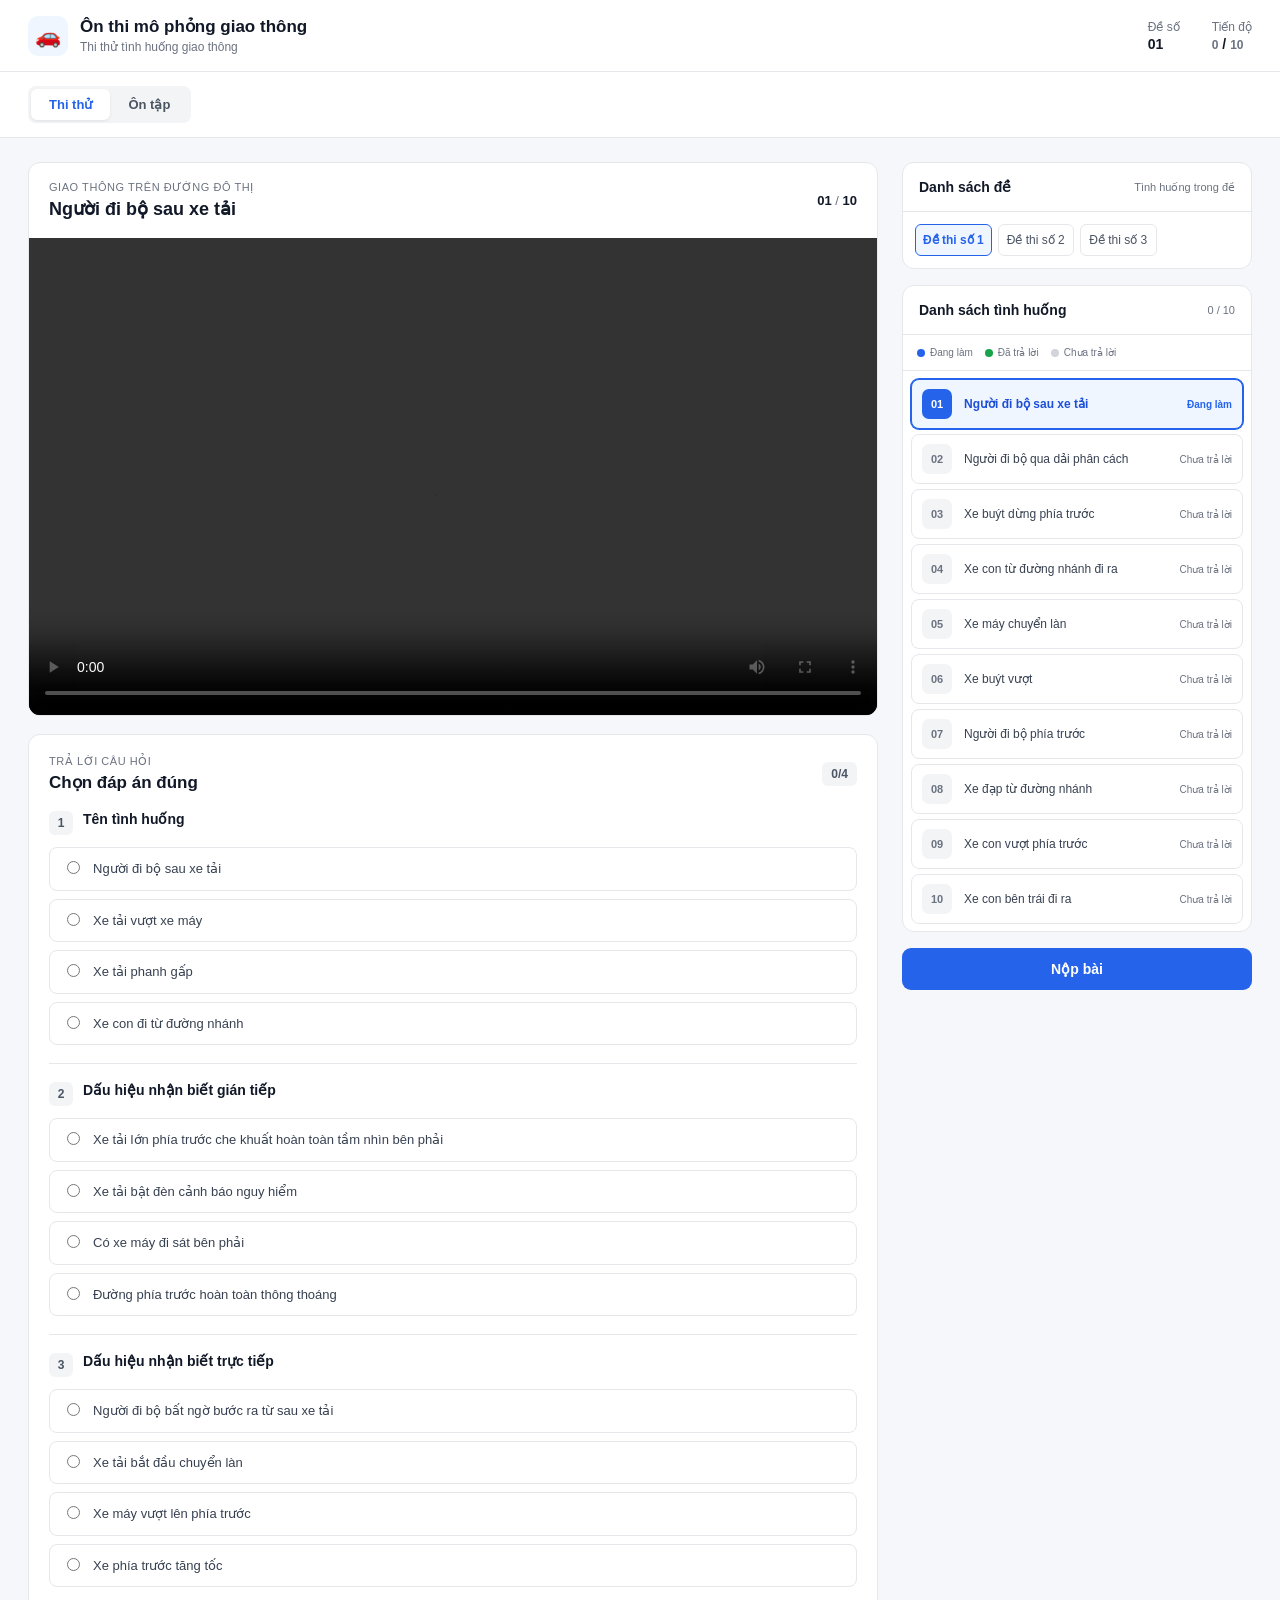
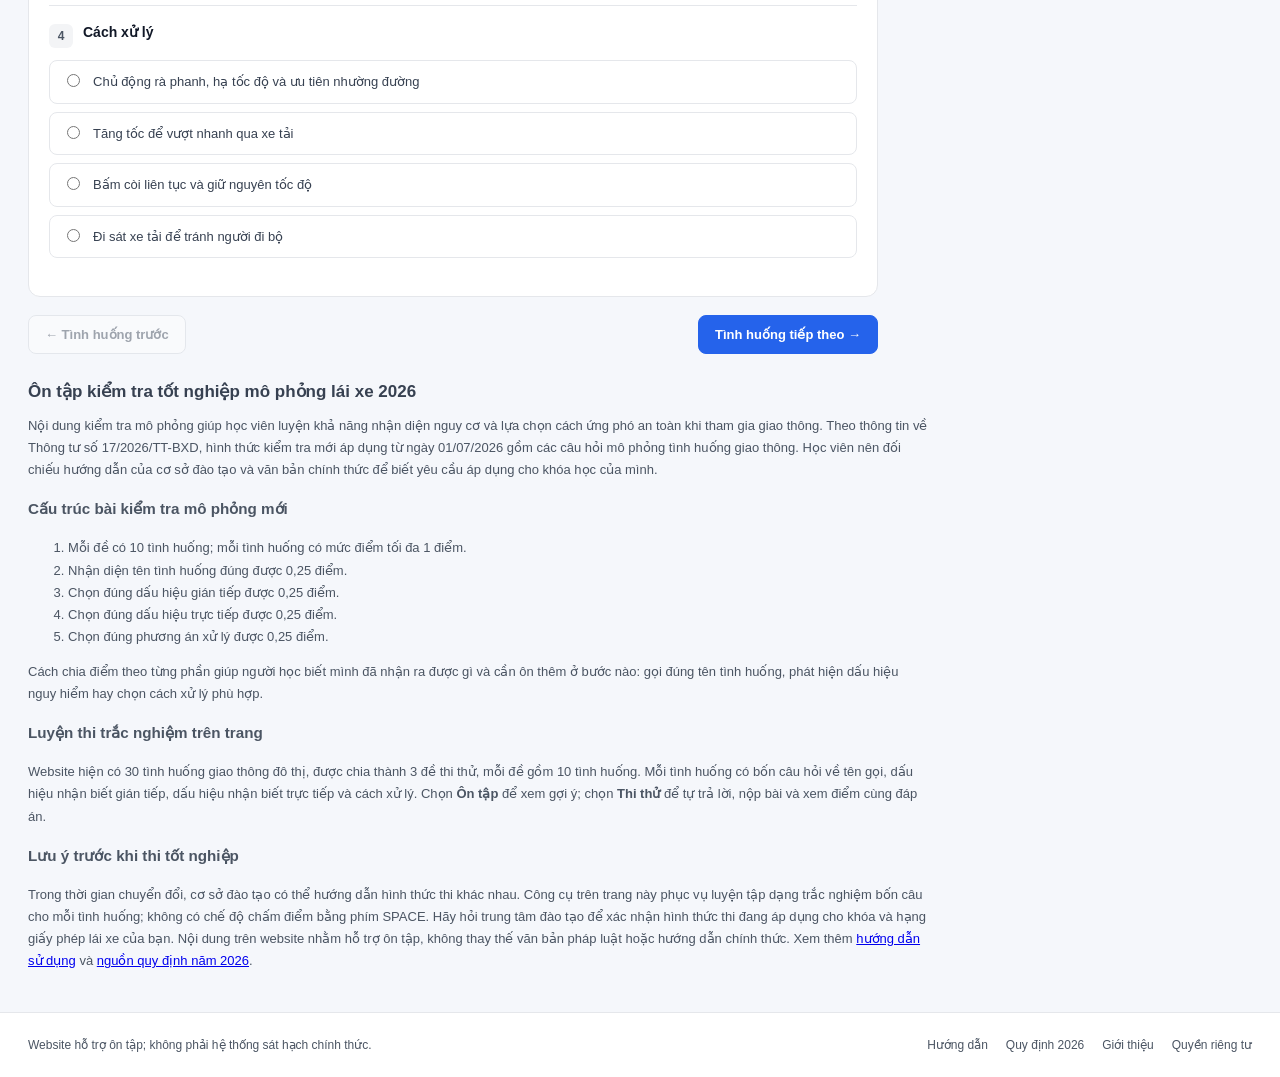
==== index.html @ 49439342 "Initial commit" ====
<!DOCTYPE html>
<html lang="vi">

<head>
    <meta charset="UTF-8">
    <meta name="viewport" content="width=device-width, initial-scale=1.0">

    <title>Ôn Thi Mô Phỏng Giao Thông | 30 Tình Huống, 3 Đề</title>
    <meta name="description" content="Luyện 30 tình huống mô phỏng giao thông đô thị với 3 đề thi thử. Chọn đáp án, xem kết quả và ôn dấu hiệu nguy hiểm cùng cách xử lý an toàn.">
    <meta name="robots" content="index, follow, max-image-preview:large">
    <meta name="theme-color" content="#2563eb">
    <link rel="canonical" href="https://mo-phong-giao-thong.github.io/">
    <meta property="og:type" content="website">
    <meta property="og:locale" content="vi_VN">
    <meta property="og:site_name" content="Ôn Thi Mô Phỏng Giao Thông">
    <meta property="og:url" content="https://mo-phong-giao-thong.github.io/">
    <meta property="og:title" content="Ôn Thi Mô Phỏng Giao Thông | 30 Tình Huống, 3 Đề">
    <meta property="og:description" content="Luyện 30 tình huống mô phỏng giao thông đô thị với 3 đề thi thử. Chọn đáp án, xem kết quả và ôn dấu hiệu nguy hiểm cùng cách xử lý an toàn.">
    <meta name="twitter:card" content="summary">

    <link rel="stylesheet" href="style.css">
    <link rel="icon" href="favicon.svg" type="image/svg+xml">

    <script type="application/ld+json">
    {
        "@context": "https://schema.org",
        "@type": "WebApplication",
        "name": "Ôn Thi Mô Phỏng Giao Thông",
        "url": "https://mo-phong-giao-thong.github.io/",
        "description": "Ứng dụng miễn phí để ôn tập và thi thử 30 tình huống mô phỏng giao thông đô thị qua 3 đề, với câu hỏi và gợi ý xử lý bằng tiếng Việt.",
        "inLanguage": "vi",
        "applicationCategory": "EducationalApplication",
        "operatingSystem": "Any",
        "isAccessibleForFree": true,
        "featureList": [
            "Ôn tập tình huống giao thông đô thị",
            "Làm 3 đề thi thử",
            "Xem kết quả và gợi ý xử lý"
        ]
    }
    </script>
</head>

<body>

    <div class="app">

        <!-- HEADER -->
        <header class="header">

            <div class="brand">
                <div class="brand-icon">🚗</div>

                <div>
                    <h1>Ôn thi mô phỏng giao thông</h1>
                    <span>Thi thử tình huống giao thông</span>
                </div>
            </div>

            <div class="header-right">

                <div class="exam-info">
                    <span>Đề số</span>
                    <strong id="examNumber">01</strong>
                </div>

                <div class="progress-info">
                    <span>Tiến độ</span>

                    <strong>
                        <span id="answeredCount">0</span>
                        /
                        <span id="totalSituations">0</span>
                    </strong>
                </div>

            </div>

        </header>


        <!-- MODE -->
        <div class="mode-bar">

        <div class="mode-switch">

            <button
                id="examModeBtn"
                class="mode-btn active"
                type="button"
                onclick="setMode('exam')"
            >
                Thi thử
            </button>

            <button
                id="studyModeBtn"
                class="mode-btn"
                type="button"
                onclick="setMode('study')"
            >
                Ôn tập
            </button>

        </div>

    </div>


        <!-- MAIN -->
        <main class="main">

            <!-- LEFT -->
            <section class="content">

                <!-- VIDEO -->
                <div class="video-card">

                    <div class="video-header">

                        <div>
                            <span id="situationCategory" class="label">Tình huống</span>

                            <h2 id="situationTitle">
                                Đang tải...
                            </h2>
                        </div>

                        <div class="situation-number">
                            <span id="currentSituationNumber">01</span>
                            /
                            <span id="totalSituationNumber">15</span>
                        </div>

                    </div>

                    <div class="video-container">

                        <video id="situationVideo" controls preload="metadata">
                            Trình duyệt của bạn không hỗ trợ video.
                        </video>

                        <div id="videoPlaceholder" class="video-placeholder">
                            <div class="play-icon">▶</div>
                            <span>Video tình huống</span>
                        </div>

                    </div>

                </div>


                <!-- QUESTIONS -->
                <div class="questions-card">

                    <div class="section-title">

                        <div>
                            <span class="label">Trả lời câu hỏi</span>
                            <h2>Chọn đáp án đúng</h2>
                        </div>

                        <span id="questionProgress" class="question-progress">
                            0/4
                        </span>

                    </div>

                    <div id="questions"></div>

                </div>


                <!-- STUDY SUPPORT -->
                <div id="supportCard" class="support-card">

                    <div class="support-header">

                        <div class="support-icon">
                            ?
                        </div>

                        <div>
                            <span class="label">Ôn tập</span>
                            <h2>Hỗ trợ học viên</h2>
                        </div>

                    </div>


                    <div class="support-content">

                        <div class="support-item">

                            <div class="support-label">
                                Dấu hiệu nhận biết gián tiếp
                            </div>

                            <p id="supportIndirect"></p>

                        </div>


                        <div class="support-item">

                            <div class="support-label">
                                Dấu hiệu nhận biết trực tiếp
                            </div>

                            <p id="supportDirect"></p>

                        </div>


                        <div class="support-item">

                            <div class="support-label">
                                Gợi ý phương án xử lý
                            </div>

                            <p id="supportHandling"></p>

                        </div>

                    </div>

                </div>


                <!-- NAVIGATION -->
                <div class="navigation">

                    <button id="prevBtn" class="nav-btn secondary" type="button" onclick="previousSituation()">
                        ← Tình huống trước
                    </button>

                    <button id="nextBtn" class="nav-btn primary" type="button" onclick="nextSituation()">
                        Tình huống tiếp theo →
                    </button>

                </div>

            </section>


            <!-- SIDEBAR -->
            <aside class="sidebar">

                <!-- EXAM LIST -->
                <div class="sidebar-card">

                    <div class="sidebar-title">
                        <h3>Danh sách đề</h3>

                        <span>
                            Tình huống trong đề
                        </span>
                    </div>

                    <div id="examList" class="exam-list"></div>

                </div>


                <!-- SITUATION LIST -->
                <div class="sidebar-card situation-card">

                    <div class="sidebar-title">

                        <h3>Danh sách tình huống</h3>

                        <span>
                            <span id="sidebarAnswered">0</span>
                            /
                            <span id="sidebarTotal">0</span>
                        </span>

                    </div>


                    <!-- LEGEND -->
                    <div class="legend">

                        <div class="legend-item">
                            <span class="legend-dot current"></span>
                            Đang làm
                        </div>

                        <div class="legend-item">
                            <span class="legend-dot answered"></span>
                            Đã trả lời
                        </div>

                        <div class="legend-item">
                            <span class="legend-dot unanswered"></span>
                            Chưa trả lời
                        </div>

                    </div>


                    <div id="situationList" class="situation-list"></div>

                </div>


                <!-- SUBMIT -->
                <button id="submitBtn" class="submit-btn" type="button" onclick="submitExam()">
                    Nộp bài
                </button>

            </aside>

        </main>

        <section class="seo-content" aria-labelledby="seo-title">
            <h2 id="seo-title">Ôn tập kiểm tra tốt nghiệp mô phỏng lái xe 2026</h2>
            <p>
                Nội dung kiểm tra mô phỏng giúp học viên luyện khả năng nhận diện nguy cơ và lựa chọn
                cách ứng phó an toàn khi tham gia giao thông. Theo thông tin về Thông tư số
                17/2026/TT-BXD, hình thức kiểm tra mới áp dụng từ ngày 01/07/2026
                gồm các câu hỏi mô phỏng tình huống giao thông. Học viên nên đối chiếu hướng dẫn của
                cơ sở đào tạo và văn bản chính thức để biết yêu cầu áp dụng cho khóa học của mình.
            </p>
            <h3>Cấu trúc bài kiểm tra mô phỏng mới</h3>
            <ol>
                <li>Mỗi đề có 10 tình huống; mỗi tình huống có mức điểm tối đa 1 điểm.</li>
                <li>Nhận diện tên tình huống đúng được 0,25 điểm.</li>
                <li>Chọn đúng dấu hiệu gián tiếp được 0,25 điểm.</li>
                <li>Chọn đúng dấu hiệu trực tiếp được 0,25 điểm.</li>
                <li>Chọn đúng phương án xử lý được 0,25 điểm.</li>
            </ol>
            <p>
                Cách chia điểm theo từng phần giúp người học biết mình đã nhận ra được gì và cần ôn
                thêm ở bước nào: gọi đúng tên tình huống, phát hiện dấu hiệu nguy hiểm hay chọn cách
                xử lý phù hợp.
            </p>
            <h3>Luyện thi trắc nghiệm trên trang</h3>
            <p>
                Website hiện có 30 tình huống giao thông đô thị, được chia thành 3 đề thi thử, mỗi đề
                gồm 10 tình huống. Mỗi tình huống có bốn câu hỏi về tên gọi, dấu hiệu nhận biết gián
                tiếp, dấu hiệu nhận biết trực tiếp và cách xử lý. Chọn <strong>Ôn tập</strong> để xem
                gợi ý; chọn <strong>Thi thử</strong> để tự trả lời, nộp bài và xem điểm cùng đáp án.
            </p>
            <h3>Lưu ý trước khi thi tốt nghiệp</h3>
            <p>
                Trong thời gian chuyển đổi, cơ sở đào tạo có thể hướng dẫn hình thức thi khác nhau.
                Công cụ trên trang này phục vụ luyện tập dạng trắc nghiệm bốn câu cho mỗi tình huống;
                không có chế độ chấm điểm bằng phím SPACE. Hãy hỏi trung tâm đào tạo để xác nhận hình
                thức thi đang áp dụng cho khóa và hạng giấy phép lái xe của bạn. Nội dung trên website
                nhằm hỗ trợ ôn tập, không thay thế văn bản pháp luật hoặc hướng dẫn chính thức. Xem thêm
                <a href="huong-dan.html">hướng dẫn sử dụng</a> và
                <a href="quy-dinh-2026.html">nguồn quy định năm 2026</a>.
            </p>
        </section>

        <footer class="site-footer">
            <div class="site-footer-inner">
                <p>Website hỗ trợ ôn tập; không phải hệ thống sát hạch chính thức.</p>
                <nav aria-label="Liên kết thông tin">
                    <a href="huong-dan.html">Hướng dẫn</a>
                    <a href="quy-dinh-2026.html">Quy định 2026</a>
                    <a href="gioi-thieu.html">Giới thiệu</a>
                    <a href="chinh-sach-bao-mat.html">Quyền riêng tư</a>
                </nav>
            </div>
        </footer>

    </div>


    <!-- RESULT MODAL -->
    <div id="resultModal" class="modal hidden">

        <div class="modal-overlay"></div>

        <div class="modal-box">

            <button class="modal-close" type="button" onclick="closeResult()">
                ×
            </button>

            <div class="result-icon">
                ✓
            </div>

            <h2>Kết quả bài thi</h2>

            <div class="score">
                <strong id="resultScore">0.00</strong>
                <span>/ 10 điểm</span>
            </div>

            <div id="resultStatus" class="result-status">
                -
            </div>

            <div class="result-detail">

                <div>
                    <span>Số câu đúng</span>
                    <strong id="resultCorrect">0</strong>
                </div>

                <div>
                    <span>Tổng số câu</span>
                    <strong id="resultTotal">0</strong>
                </div>

                <div>
                    <span>Tình huống hoàn thành</span>
                    <strong id="resultSituations">0</strong>
                </div>

            </div>

            <div class="result-actions">
                <button class="modal-btn" type="button" onclick="retakeExam()">
                    Làm bài lại
                </button>

                <button class="modal-btn secondary" type="button" onclick="closeResult()">
                    Xem lại bài
                </button>
            </div>

        </div>

    </div>

    <!-- SUBMIT CONFIRM MODAL -->
    <div id="submitModal" class="modal hidden">
        <div class="modal-overlay" onclick="closeSubmitModal()"></div>
        <div class="modal-box submit-confirm-box">
            <div class="confirm-icon"> ? </div>
            <h2>Xác nhận nộp bài</h2>
            <p id="submitMessage" class="confirm-message"></p>
            <p id="submitUnanswered" class="confirm-unanswered"></p>
            <div class="confirm-actions"> <button type="button" class="confirm-btn cancel" onclick="closeSubmitModal()">
                    Tiếp tục làm bài </button> <button type="button" class="confirm-btn submit"
                    onclick="confirmSubmit()"> Nộp bài </button> </div>
        </div>
    </div>

    <button
        class="back-to-top"
        type="button"
        hidden
        aria-label="Cuộn lên đầu trang"
        title="Lên đầu trang"
        onclick="window.scrollTo({ top: 0, behavior: 'smooth' })"
    >
        ↑
    </button>

    <script src="app.js"></script>

</body>

</html>
---- style.css ----
* {
  box-sizing: border-box;
}

:root {
  --primary: #2563eb;
  --primary-light: #eff6ff;

  --green: #16a34a;
  --green-light: #f0fdf4;

  --gray-50: #f9fafb;
  --gray-100: #f3f4f6;
  --gray-200: #e5e7eb;
  --gray-300: #d1d5db;
  --gray-500: #6b7280;
  --gray-600: #4b5563;
  --gray-700: #374151;
  --gray-900: #111827;

  --danger: #dc2626;
}

body {
  margin: 0;

  font-family:
    Inter,
    -apple-system,
    BlinkMacSystemFont,
    "Segoe UI",
    sans-serif;

  background: #f5f7fb;
  color: var(--gray-900);
}

button {
  font: inherit;
}

.app {
  min-height: 100vh;
}

.seo-content {
  max-width: 1500px;
  margin: 0 auto;
  padding: 0 28px 32px;
  color: var(--gray-600);
  font-size: 13px;
  line-height: 1.7;
}

.seo-content h2 {
  margin: 0 0 8px;
  color: var(--gray-700);
  font-size: 17px;
}

.seo-content p {
  max-width: 900px;
  margin: 0 0 8px;
}

.site-footer {
  border-top: 1px solid var(--gray-200);
  background: #fff;
}

.site-footer-inner {
  max-width: 1500px;
  min-height: 64px;
  margin: 0 auto;
  padding: 16px 28px;
  display: flex;
  align-items: center;
  justify-content: space-between;
  gap: 16px 28px;
}

.site-footer p {
  margin: 0;
  color: var(--gray-600);
  font-size: 12px;
}

.site-footer nav {
  display: flex;
  flex-wrap: wrap;
  gap: 8px 18px;
}

.site-footer nav a {
  color: var(--gray-600);
  font-size: 12px;
  text-decoration: none;
}

.site-footer nav a:hover {
  color: var(--primary);
  text-decoration: underline;
}

@media (max-width: 680px) {
  .site-footer-inner {
    align-items: flex-start;
    flex-direction: column;
    padding-right: 16px;
    padding-left: 16px;
  }
}

/* =========================
   HEADER
========================= */

.header {
  height: 72px;

  display: flex;
  align-items: center;
  justify-content: space-between;

  padding: 0 28px;

  background: #fff;
  border-bottom: 1px solid var(--gray-200);
}

.brand {
  display: flex;
  align-items: center;
  gap: 12px;
}

.brand-icon {
  width: 40px;
  height: 40px;

  display: flex;
  align-items: center;
  justify-content: center;

  border-radius: 10px;

  background: var(--primary-light);

  font-size: 21px;
}

.brand h1 {
  margin: 0;

  font-size: 17px;
  font-weight: 700;
}

.brand span {
  color: var(--gray-500);
  font-size: 12px;
}

.header-right {
  display: flex;
  align-items: center;
  gap: 32px;
}

.exam-info,
.progress-info {
  display: flex;
  flex-direction: column;
  gap: 2px;
}

.exam-info span,
.progress-info span {
  color: var(--gray-500);
  font-size: 12px;
}

.exam-info strong,
.progress-info strong {
  font-size: 14px;
}

/* =========================
   MODE
========================= */

.mode-bar {
  padding: 14px 28px;

  background: #fff;

  border-bottom: 1px solid var(--gray-200);
}

.mode-switch {
  display: flex;
  width: fit-content;

  padding: 3px;

  background: var(--gray-100);

  border-radius: 8px;
}

.mode-btn {
  border: 0;

  padding: 8px 18px;

  border-radius: 6px;

  background: transparent;

  color: var(--gray-600);

  cursor: pointer;

  font-size: 13px;
  font-weight: 600;
}

.mode-btn.active {
  background: #fff;

  color: var(--primary);

  box-shadow: 0 1px 3px rgba(0, 0, 0, 0.08);
}

/* =========================
   MAIN
========================= */

.main {
  max-width: 1500px;

  margin: 0 auto;

  padding: 24px 28px;

  display: grid;

  grid-template-columns:
    minmax(0, 1fr)
    350px;

  gap: 24px;
}

.content {
  min-width: 0;
}

/* =========================
   CARD
========================= */

.video-card,
.questions-card,
.support-card,
.sidebar-card {
  background: #fff;

  border: 1px solid var(--gray-200);

  border-radius: 12px;

  overflow: hidden;
}

/* =========================
   VIDEO
========================= */

.video-header {
  padding: 18px 20px;

  display: flex;
  justify-content: space-between;
  align-items: center;
}

.label {
  display: block;

  margin-bottom: 4px;

  color: var(--gray-500);

  font-size: 11px;

  text-transform: uppercase;
  letter-spacing: 0.05em;
}

.video-header h2 {
  margin: 0;

  font-size: 18px;
}

.situation-number {
  color: var(--gray-500);

  font-size: 13px;
}

.situation-number span {
  color: var(--gray-900);

  font-weight: 700;
}

.video-container {
  position: relative;

  aspect-ratio: 16 / 9;

  background: #111827;
}

.video-container video {
  width: 100%;
  height: 100%;

  display: block;

  object-fit: contain;

  background: #111827;
}

.video-placeholder {
  position: absolute;

  inset: 0;

  display: flex;
  flex-direction: column;
  align-items: center;
  justify-content: center;

  gap: 12px;

  color: #fff;

  background: linear-gradient(135deg, #1f2937, #111827);
}

.video-placeholder.hidden {
  display: none;
}

.play-icon {
  width: 56px;
  height: 56px;

  display: flex;
  align-items: center;
  justify-content: center;

  border-radius: 50%;

  background: rgba(255, 255, 255, 0.12);

  font-size: 22px;
}

/* =========================
   QUESTIONS
========================= */

.questions-card {
  margin-top: 18px;

  padding: 20px;
}

.section-title {
  display: flex;

  align-items: center;
  justify-content: space-between;

  margin-bottom: 18px;
}

.section-title h2 {
  margin: 0;

  font-size: 17px;
}

.question-progress {
  padding: 5px 9px;

  border-radius: 6px;

  background: var(--gray-100);

  color: var(--gray-600);

  font-size: 12px;
  font-weight: 600;
}

.question {
  padding: 18px 0;

  border-top: 1px solid var(--gray-200);
}

.question:first-child {
  border-top: 0;
  padding-top: 0;
}

.question-title {
  display: flex;

  align-items: flex-start;

  gap: 10px;

  margin-bottom: 12px;

  font-size: 14px;
  font-weight: 600;
}

.question-number {
  width: 24px;
  height: 24px;

  flex-shrink: 0;

  display: flex;
  align-items: center;
  justify-content: center;

  border-radius: 6px;

  background: var(--gray-100);

  color: var(--gray-600);

  font-size: 12px;
}

.options {
  display: grid;

  gap: 8px;
}

.option {
  position: relative;

  display: flex;
  align-items: flex-start;

  gap: 10px;

  padding: 11px 12px;

  border: 1px solid var(--gray-200);

  border-radius: 8px;

  cursor: pointer;

  transition: 0.15s ease;
}

.option:hover {
  border-color: #93c5fd;
  background: #f8fbff;
}

.option.selected {
  border-color: var(--primary);

  background: var(--primary-light);
}

.option input {
  margin-top: 2px;

  accent-color: var(--primary);
}

.option-text {
  color: var(--gray-700);

  font-size: 13px;

  line-height: 1.5;
}

.option.selected .option-text {
  color: #1d4ed8;
  font-weight: 500;
}

.option.correct,
.option.correct:hover {
  border-color: #86efac;
  background: var(--green-light);
}

.option.correct .option-text {
  color: var(--green);
  font-weight: 600;
}

.option.correct input {
  accent-color: var(--green);
}

.option.incorrect,
.option.incorrect:hover {
  border-color: #fca5a5;
  background: #fef2f2;
}

.option.incorrect .option-text {
  color: var(--danger);
  font-weight: 600;
}

.option.incorrect input {
  accent-color: var(--danger);
}

.answer-review-legend {
  display: flex;
  flex-wrap: wrap;
  gap: 12px;
  margin-bottom: 14px;
  color: var(--gray-600);
  font-size: 12px;
}

.answer-review-legend span::before {
  content: "";
  display: inline-block;
  width: 10px;
  height: 10px;
  margin-right: 6px;
  border: 1px solid;
  border-radius: 3px;
  vertical-align: -1px;
}

.answer-review-legend .review-correct::before {
  border-color: #86efac;
  background: var(--green-light);
}

.answer-review-legend .review-incorrect::before {
  border-color: #fca5a5;
  background: #fef2f2;
}

/* =========================
   SUPPORT
========================= */

.support-card {
  margin-top: 18px;

  border-color: #bfdbfe;

  background: #f8fbff;
}

.support-header {
  display: flex;
  align-items: center;

  gap: 12px;

  padding: 18px 20px;

  border-bottom: 1px solid #dbeafe;
}

.support-icon {
  width: 34px;
  height: 34px;

  display: flex;
  align-items: center;
  justify-content: center;

  border-radius: 8px;

  background: var(--primary);

  color: #fff;

  font-weight: 700;
}

.support-header h2 {
  margin: 0;

  font-size: 16px;
}

.support-content {
  padding: 4px 20px 16px;
}

.support-item {
  padding: 13px 0;

  border-bottom: 1px solid #dbeafe;
}

.support-item:last-child {
  border-bottom: 0;
}

.support-label {
  margin-bottom: 5px;

  color: var(--primary);

  font-size: 12px;
  font-weight: 700;
}

.support-item p {
  margin: 0;

  color: var(--gray-700);

  font-size: 13px;

  line-height: 1.55;
}

/* =========================
   NAVIGATION
========================= */

.navigation {
  margin-top: 18px;

  display: flex;
  justify-content: space-between;

  gap: 12px;
}

.nav-btn {
  padding: 11px 16px;

  border-radius: 8px;

  font-size: 13px;
  font-weight: 600;

  cursor: pointer;
}

.nav-btn.secondary {
  border: 1px solid var(--gray-300);

  background: #fff;

  color: var(--gray-700);
}

.nav-btn.primary {
  border: 1px solid var(--primary);

  background: var(--primary);

  color: #fff;
}

.nav-btn:disabled {
  opacity: 0.45;
  cursor: not-allowed;
}

/* =========================
   SIDEBAR
========================= */

.sidebar {
  min-width: 0;
}

.sidebar-card {
  margin-bottom: 16px;
}

.sidebar-title {
  padding: 16px;

  display: flex;
  justify-content: space-between;
  align-items: center;

  border-bottom: 1px solid var(--gray-200);
}

.sidebar-title h3 {
  margin: 0;

  font-size: 14px;
}

.sidebar-title > span {
  color: var(--gray-500);

  font-size: 11px;
}

/* =========================
   EXAM LIST
========================= */

.exam-list {
  display: grid;

  grid-template-columns: repeat(4, 1fr);

  gap: 6px;

  padding: 12px;
}

.exam-btn {
  padding: 8px 4px;

  border: 1px solid var(--gray-200);

  border-radius: 6px;

  background: #fff;

  color: var(--gray-600);

  cursor: pointer;

  font-size: 12px;
}

.exam-btn:hover {
  border-color: #93c5fd;
}

.exam-btn.active {
  border-color: var(--primary);

  background: var(--primary-light);

  color: var(--primary);

  font-weight: 700;
}

/* =========================
   LEGEND
========================= */

.legend {
  display: flex;
  flex-wrap: wrap;

  gap: 12px;

  padding: 12px 14px;

  border-bottom: 1px solid var(--gray-200);
}

.legend-item {
  display: flex;
  align-items: center;

  gap: 5px;

  color: var(--gray-500);

  font-size: 10px;
}

.legend-dot {
  width: 8px;
  height: 8px;

  display: block;

  border-radius: 50%;
}

.legend-dot.current {
  background: var(--primary);
}

.legend-dot.answered {
  background: var(--green);
}

.legend-dot.unanswered {
  background: var(--gray-300);
}

/* =========================
   SITUATION LIST
========================= */

.situation-list {
  max-height: 560px;

  overflow-y: auto;

  padding: 8px;
}

.situation-item {
  width: 100%;

  display: grid;

  grid-template-columns:
    34px
    minmax(0, 1fr)
    auto;

  align-items: center;

  gap: 8px;

  margin-bottom: 5px;

  padding: 9px 10px;

  border: 1px solid var(--gray-200);

  border-radius: 8px;

  background: #fff;

  text-align: left;

  cursor: pointer;

  transition: 0.15s ease;
}

.situation-item:last-child {
  margin-bottom: 0;
}

.situation-item:hover {
  border-color: #93c5fd;
}

/* NUMBER */

.situation-number-box {
  width: 30px;
  height: 30px;

  display: flex;
  align-items: center;
  justify-content: center;

  border-radius: 7px;

  background: var(--gray-100);

  color: var(--gray-600);

  font-size: 11px;
  font-weight: 600;
}

/* TITLE */

.situation-title {
  min-width: 0;

  overflow: hidden;

  color: var(--gray-700);

  font-size: 12px;

  white-space: nowrap;

  text-overflow: ellipsis;
}

/* STATUS */

.situation-status {
  white-space: nowrap;

  font-size: 10px;
}

/* CHƯA TRẢ LỜI */

.situation-unanswered {
  background: #fff;

  border-color: var(--gray-200);
}

.situation-unanswered .situation-status {
  color: var(--gray-500);
}

.situation-unanswered .situation-number-box {
  background: var(--gray-100);

  color: var(--gray-500);
}

/* ĐÃ TRẢ LỜI */

.situation-answered {
  background: var(--green-light);

  border-color: #86efac;
}

.situation-answered .situation-status {
  color: var(--green);

  font-weight: 600;
}

.situation-answered .situation-number-box {
  background: #dcfce7;

  color: var(--green);
}

/* ĐANG LÀM */

.situation-current {
  background: var(--primary-light);

  border-color: var(--primary);

  box-shadow: 0 0 0 1px var(--primary);
}

.situation-current .situation-status {
  color: var(--primary);

  font-weight: 700;
}

.situation-current .situation-number-box {
  background: var(--primary);

  color: #fff;

  font-weight: 700;
}

.situation-current .situation-title {
  color: #1d4ed8;

  font-weight: 600;
}

/* =========================
   SUBMIT
========================= */

.submit-btn {
  width: 100%;

  padding: 13px;

  border: 0;

  border-radius: 9px;

  background: var(--primary);

  color: #fff;

  font-size: 14px;
  font-weight: 700;

  cursor: pointer;
}

.submit-btn:hover {
  background: #1d4ed8;
}

.back-to-top {
  position: fixed;
  right: 20px;
  bottom: 20px;
  z-index: 20;

  width: 44px;
  height: 44px;

  display: flex;
  align-items: center;
  justify-content: center;

  border: 1px solid var(--gray-200);
  border-radius: 50%;

  background: #fff;
  color: var(--primary);
  box-shadow: 0 3px 12px rgba(17, 24, 39, 0.16);

  font-size: 24px;
  line-height: 1;
  cursor: pointer;
}

.back-to-top:hover {
  background: var(--primary-light);
}

.back-to-top[hidden] {
  display: none;
}

/* ========================= SUBMIT CONFIRM ========================= */
.submit-confirm-box {
  max-width: 440px;
}
.confirm-icon {
  width: 48px;
  height: 48px;
  margin: 0 auto 14px;
  display: flex;
  align-items: center;
  justify-content: center;
  border-radius: 50%;
  background: #eff6ff;
  color: #2563eb;
  font-size: 20px;
  font-weight: 700;
}
.confirm-message {
  margin: 0;
  color: #374151;
  font-size: 14px;
}
.confirm-unanswered {
  margin: 8px 0 22px;
  color: #6b7280;
  font-size: 13px;
}
.confirm-unanswered strong {
  color: #dc2626;
}
.confirm-actions {
  display: flex;
  gap: 10px;
}
.confirm-btn {
  flex: 1;
  padding: 11px 14px;
  border-radius: 8px;
  font-size: 13px;
  font-weight: 600;
  cursor: pointer;
}
.confirm-btn.cancel {
  border: 1px solid #d1d5db;
  background: #fff;
  color: #374151;
}
.confirm-btn.cancel:hover {
  background: #f9fafb;
}
.confirm-btn.submit {
  border: 1px solid #2563eb;
  background: #2563eb;
  color: #fff;
}
.confirm-btn.submit:hover {
  background: #1d4ed8;
}
@media (max-width: 500px) {
  .confirm-actions {
    flex-direction: column-reverse;
  }
  .confirm-btn {
    width: 100%;
  }
}
/* =========================
   MODAL
========================= */

.modal {
  position: fixed;

  inset: 0;

  z-index: 100;

  display: flex;
  align-items: center;
  justify-content: center;
}

.modal.hidden {
  display: none;
}

.modal-overlay {
  position: absolute;

  inset: 0;

  background: rgba(17, 24, 39, 0.55);
}

.modal-box {
  position: relative;

  z-index: 1;

  width: min(420px, calc(100% - 32px));

  padding: 28px;

  border-radius: 14px;

  background: #fff;

  text-align: center;

  box-shadow: 0 20px 50px rgba(0, 0, 0, 0.15);
}

.modal-close {
  position: absolute;

  top: 10px;
  right: 12px;

  border: 0;

  background: transparent;

  color: var(--gray-500);

  font-size: 22px;

  cursor: pointer;
}

.result-icon {
  width: 48px;
  height: 48px;

  margin: 0 auto 12px;

  display: flex;
  align-items: center;
  justify-content: center;

  border-radius: 50%;

  background: var(--green-light);

  color: var(--green);

  font-size: 22px;
  font-weight: 700;
}

.modal-box h2 {
  margin: 0 0 16px;

  font-size: 20px;
}

.score {
  display: flex;
  align-items: baseline;
  justify-content: center;

  gap: 5px;
}

.score strong {
  font-size: 42px;
}

.score span {
  color: var(--gray-500);
}

.result-status {
  margin: 8px 0 20px;

  color: var(--green);

  font-size: 14px;
  font-weight: 700;
}

.result-detail {
  display: grid;

  grid-template-columns: repeat(3, 1fr);

  gap: 8px;

  margin-bottom: 20px;
}

.result-detail div {
  padding: 10px;

  border-radius: 8px;

  background: var(--gray-50);
}

.result-detail span {
  display: block;

  margin-bottom: 3px;

  color: var(--gray-500);

  font-size: 10px;
}

.result-detail strong {
  font-size: 15px;
}

.modal-btn {
  width: 100%;

  padding: 11px;

  border: 0;

  border-radius: 8px;

  background: var(--primary);

  color: #fff;

  font-weight: 600;

  cursor: pointer;
}

.result-actions {
  display: grid;
  gap: 8px;
}

.modal-btn.secondary {
  border: 1px solid var(--gray-300);
  background: #fff;
  color: var(--gray-700);
}

.modal-btn.secondary:hover {
  background: var(--gray-50);
}

/* =========================
   STUDY MODE
========================= */

body.exam-mode .support-card {
  display: none;
}

body.study-mode .support-card {
  display: block;
}

/* =========================
   RESPONSIVE
========================= */

@media (max-width: 1000px) {
  .main {
    grid-template-columns: 1fr;
  }

  .sidebar {
    display: contents;
  }

  .sidebar > .sidebar-card:first-child {
    grid-row: 1;
  }

  .content {
    grid-row: 2;
  }

  .sidebar > .situation-card {
    grid-row: 3;
  }

  .sidebar > .submit-btn {
    grid-row: 4;
  }

  .sidebar-card {
    margin-bottom: 0;
  }

  .submit-btn {
    grid-column: 1 / -1;
  }

  .legend {
    display: none;
  }

  .situation-list {
    max-height: none;
    display: grid;
    grid-template-columns: repeat(5, minmax(0, 1fr));
    gap: 6px;
    padding: 10px;
  }

  .situation-item {
    min-width: 0;
    min-height: 44px;
    display: flex;
    justify-content: center;
    margin: 0;
    padding: 5px;
  }

  .situation-title,
  .situation-status {
    display: none;
  }

  .situation-number-box {
    width: 30px;
    height: 30px;
  }
}

@media (max-width: 700px) {
  .header {
    height: auto;

    padding: 14px 16px;

    gap: 15px;
  }

  .header-right {
    gap: 15px;
  }

  .main {
    padding: 14px;

    gap: 14px;
  }

  .seo-content {
    padding: 0 14px 24px;
  }

  .mode-bar {
    padding: 10px 14px;
  }

  .navigation {
    flex-direction: column;
  }

  .nav-btn {
    width: 100%;
  }

  .video-header {
    padding: 14px;
  }

  .questions-card {
    padding: 15px;
  }

  .support-content {
    padding-left: 15px;
    padding-right: 15px;
  }
}
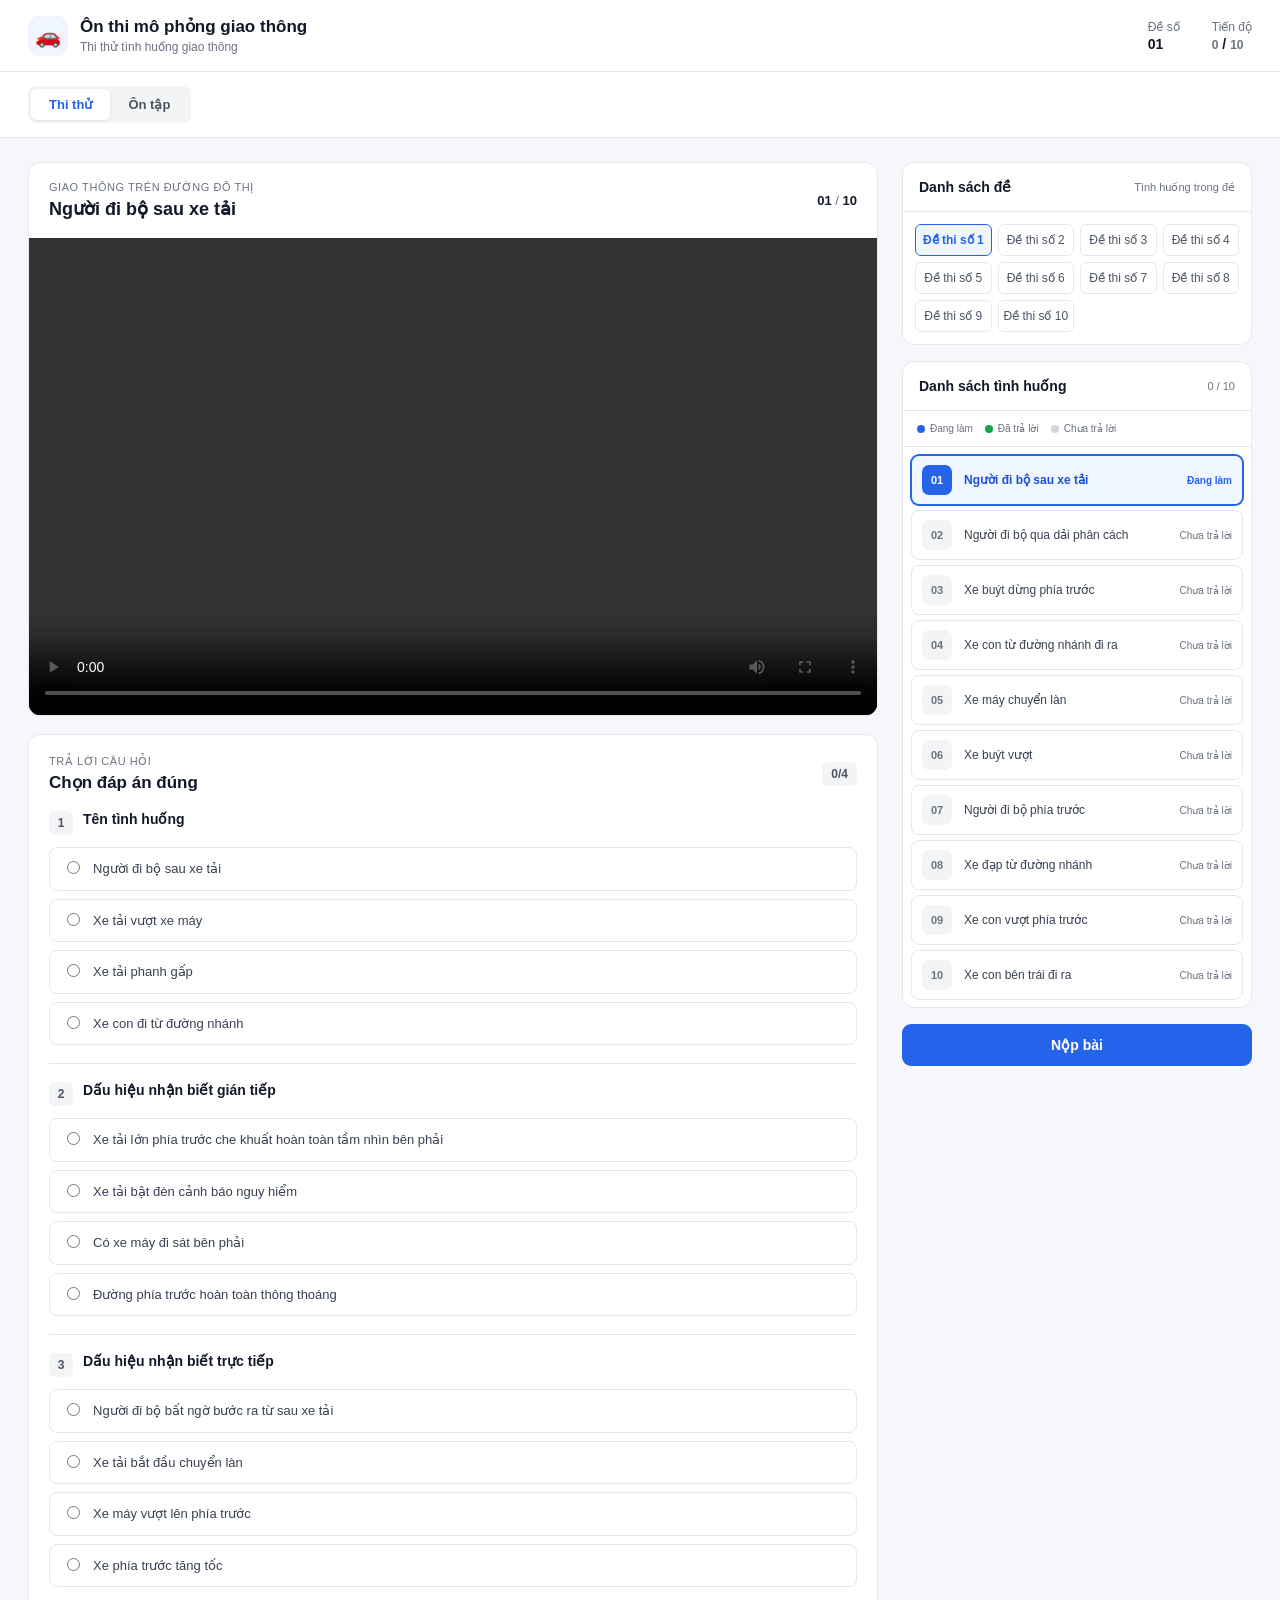
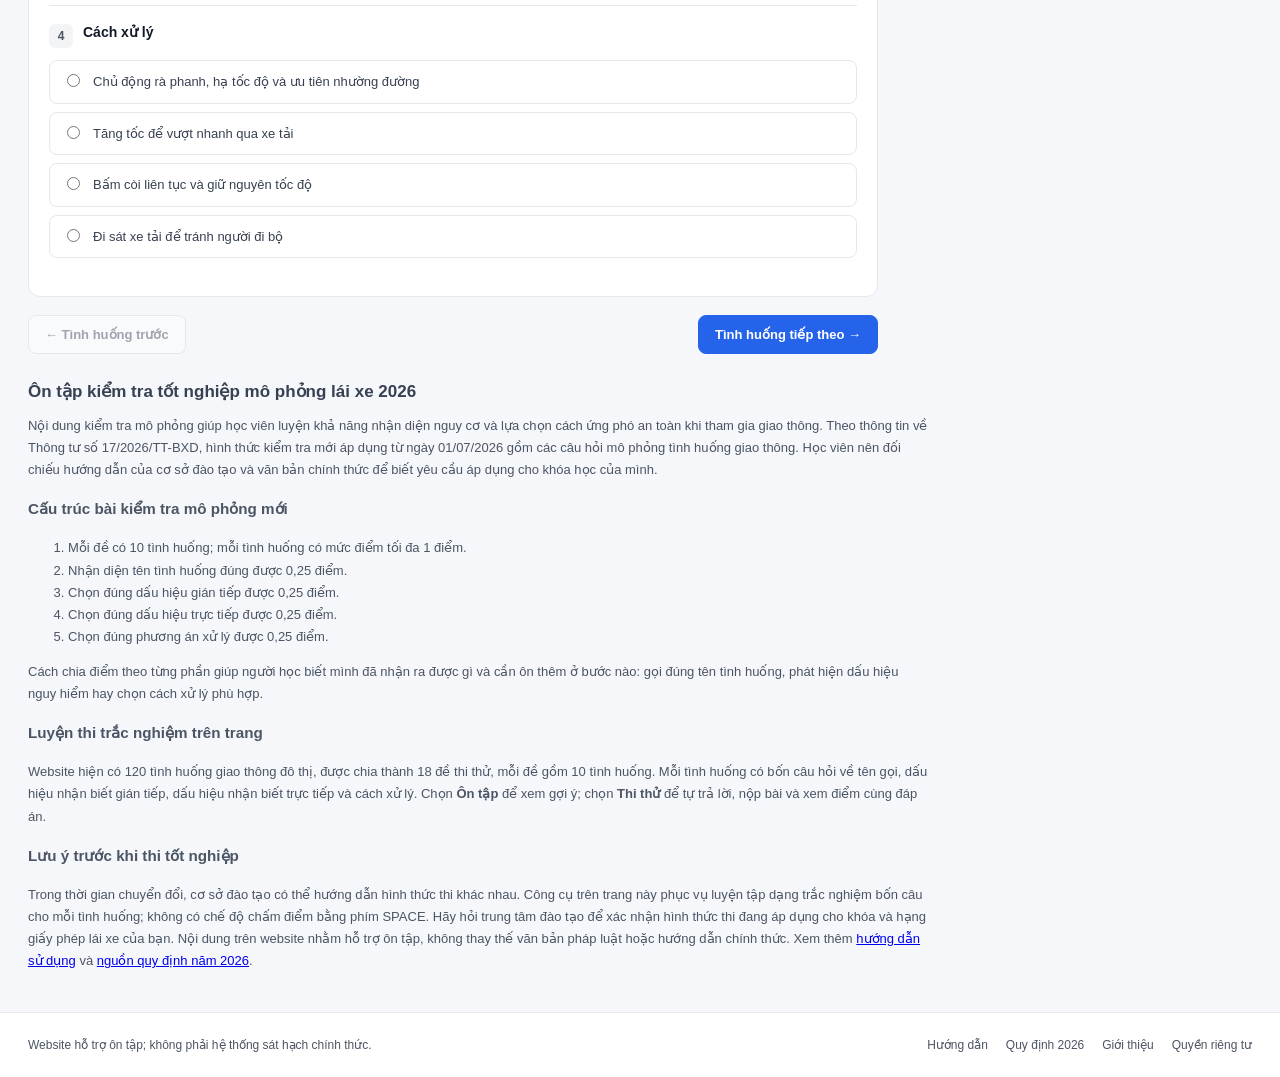
==== commit c8ef8f5f: "update data" ====
--- a/index.html
+++ b/index.html
@@ -5,8 +5,8 @@
     <meta charset="UTF-8">
     <meta name="viewport" content="width=device-width, initial-scale=1.0">
 
-    <title>Ôn Thi Mô Phỏng Giao Thông | 30 Tình Huống, 3 Đề</title>
-    <meta name="description" content="Luyện 30 tình huống mô phỏng giao thông đô thị với 3 đề thi thử. Chọn đáp án, xem kết quả và ôn dấu hiệu nguy hiểm cùng cách xử lý an toàn.">
+    <title>Ôn Thi Mô Phỏng Giao Thông | 120 Tình Huống, 18 Đề</title>
+    <meta name="description" content="Luyện 120 tình huống mô phỏng giao thông đô thị với 120 đề thi thử. Chọn đáp án, xem kết quả và ôn dấu hiệu nguy hiểm cùng cách xử lý an toàn.">
     <meta name="robots" content="index, follow, max-image-preview:large">
     <meta name="theme-color" content="#2563eb">
     <link rel="canonical" href="https://mo-phong-giao-thong.github.io/">
@@ -14,8 +14,8 @@
     <meta property="og:locale" content="vi_VN">
     <meta property="og:site_name" content="Ôn Thi Mô Phỏng Giao Thông">
     <meta property="og:url" content="https://mo-phong-giao-thong.github.io/">
-    <meta property="og:title" content="Ôn Thi Mô Phỏng Giao Thông | 30 Tình Huống, 3 Đề">
-    <meta property="og:description" content="Luyện 30 tình huống mô phỏng giao thông đô thị với 3 đề thi thử. Chọn đáp án, xem kết quả và ôn dấu hiệu nguy hiểm cùng cách xử lý an toàn.">
+    <meta property="og:title" content="Ôn Thi Mô Phỏng Giao Thông | 120 Tình Huống, 18 Đề">
+    <meta property="og:description" content="Luyện 120 tình huống mô phỏng giao thông đô thị với 18 đề thi thử. Chọn đáp án, xem kết quả và ôn dấu hiệu nguy hiểm cùng cách xử lý an toàn.">
     <meta name="twitter:card" content="summary">
 
     <link rel="stylesheet" href="style.css">
@@ -27,14 +27,14 @@
         "@type": "WebApplication",
         "name": "Ôn Thi Mô Phỏng Giao Thông",
         "url": "https://mo-phong-giao-thong.github.io/",
-        "description": "Ứng dụng miễn phí để ôn tập và thi thử 30 tình huống mô phỏng giao thông đô thị qua 3 đề, với câu hỏi và gợi ý xử lý bằng tiếng Việt.",
+        "description": "Ứng dụng miễn phí để ôn tập và thi thử 120 tình huống mô phỏng giao thông đô thị qua 18 đề, với câu hỏi và gợi ý xử lý bằng tiếng Việt.",
         "inLanguage": "vi",
         "applicationCategory": "EducationalApplication",
         "operatingSystem": "Any",
         "isAccessibleForFree": true,
         "featureList": [
             "Ôn tập tình huống giao thông đô thị",
-            "Làm 3 đề thi thử",
+            "Làm 18 đề thi thử",
             "Xem kết quả và gợi ý xử lý"
         ]
     }
@@ -337,7 +337,7 @@
             </p>
             <h3>Luyện thi trắc nghiệm trên trang</h3>
             <p>
-                Website hiện có 30 tình huống giao thông đô thị, được chia thành 3 đề thi thử, mỗi đề
+                Website hiện có 120 tình huống giao thông đô thị, được chia thành 18 đề thi thử, mỗi đề
                 gồm 10 tình huống. Mỗi tình huống có bốn câu hỏi về tên gọi, dấu hiệu nhận biết gián
                 tiếp, dấu hiệu nhận biết trực tiếp và cách xử lý. Chọn <strong>Ôn tập</strong> để xem
                 gợi ý; chọn <strong>Thi thử</strong> để tự trả lời, nộp bài và xem điểm cùng đáp án.
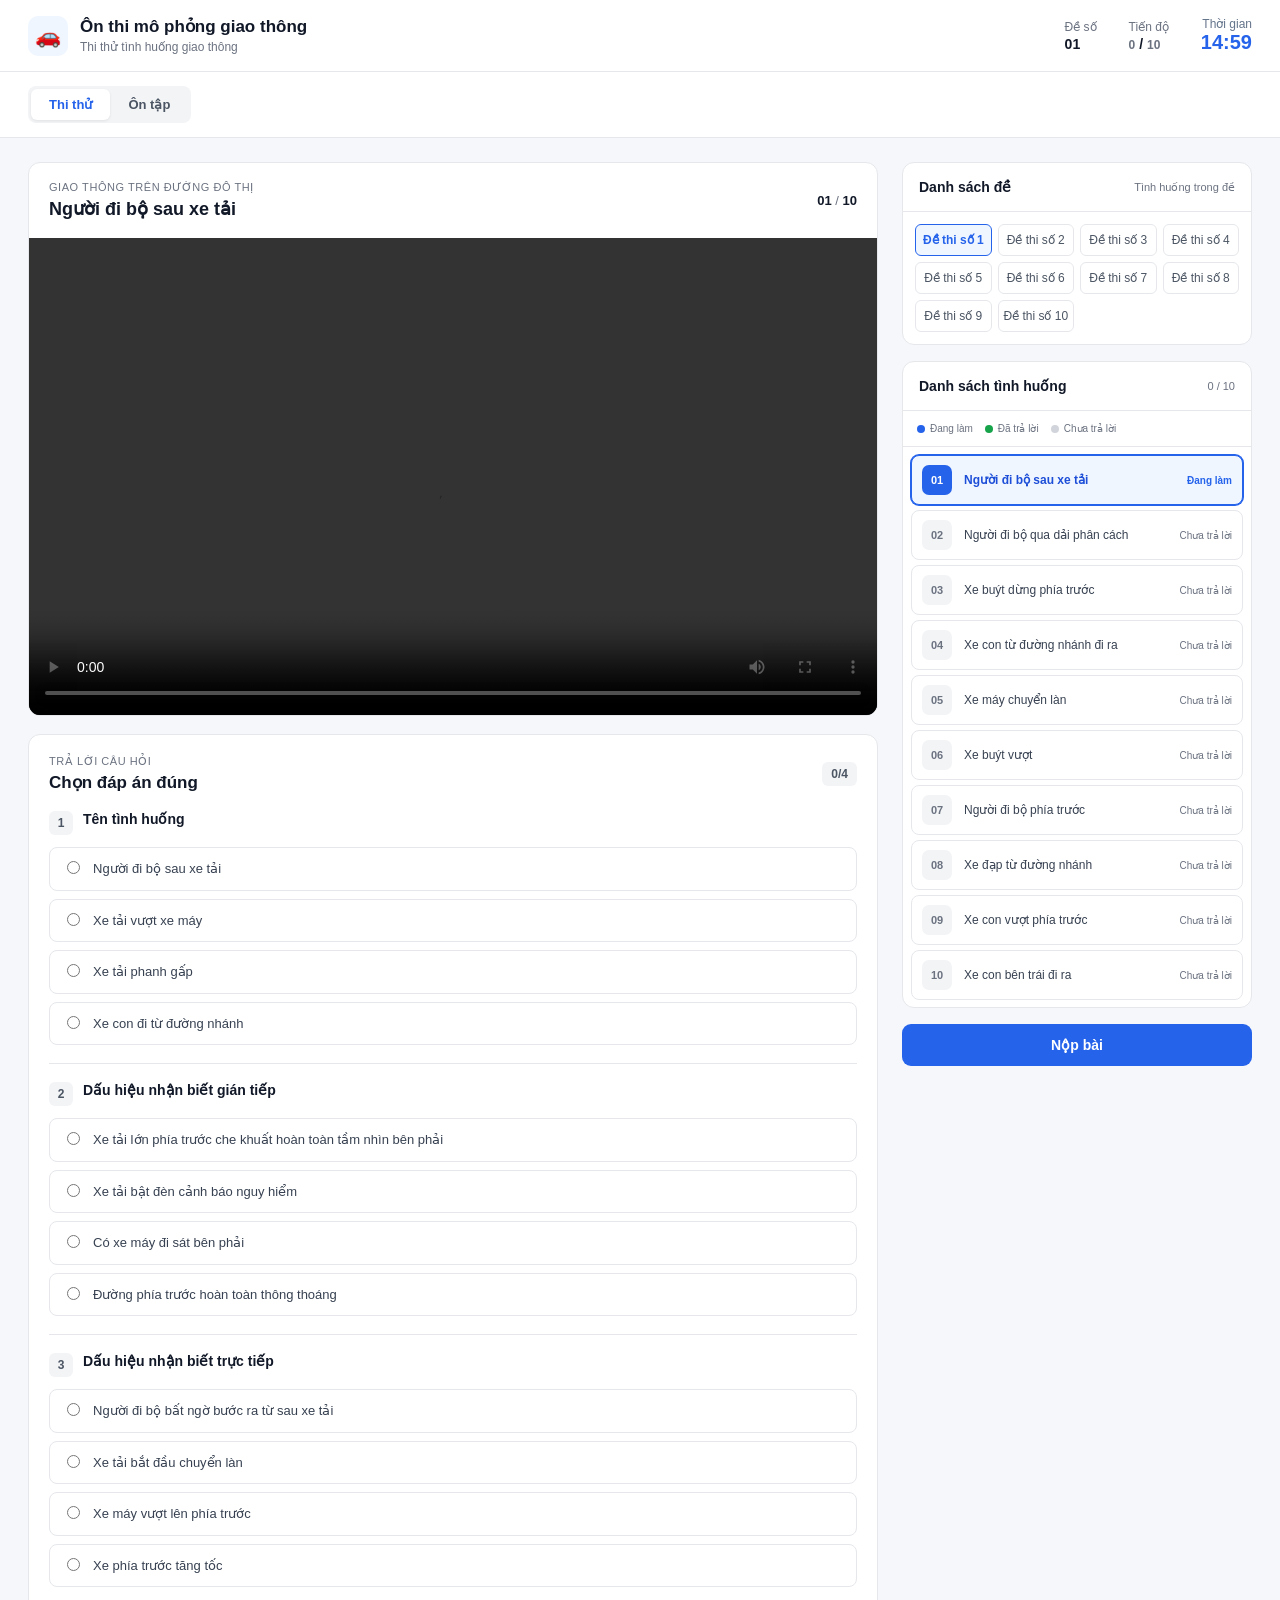
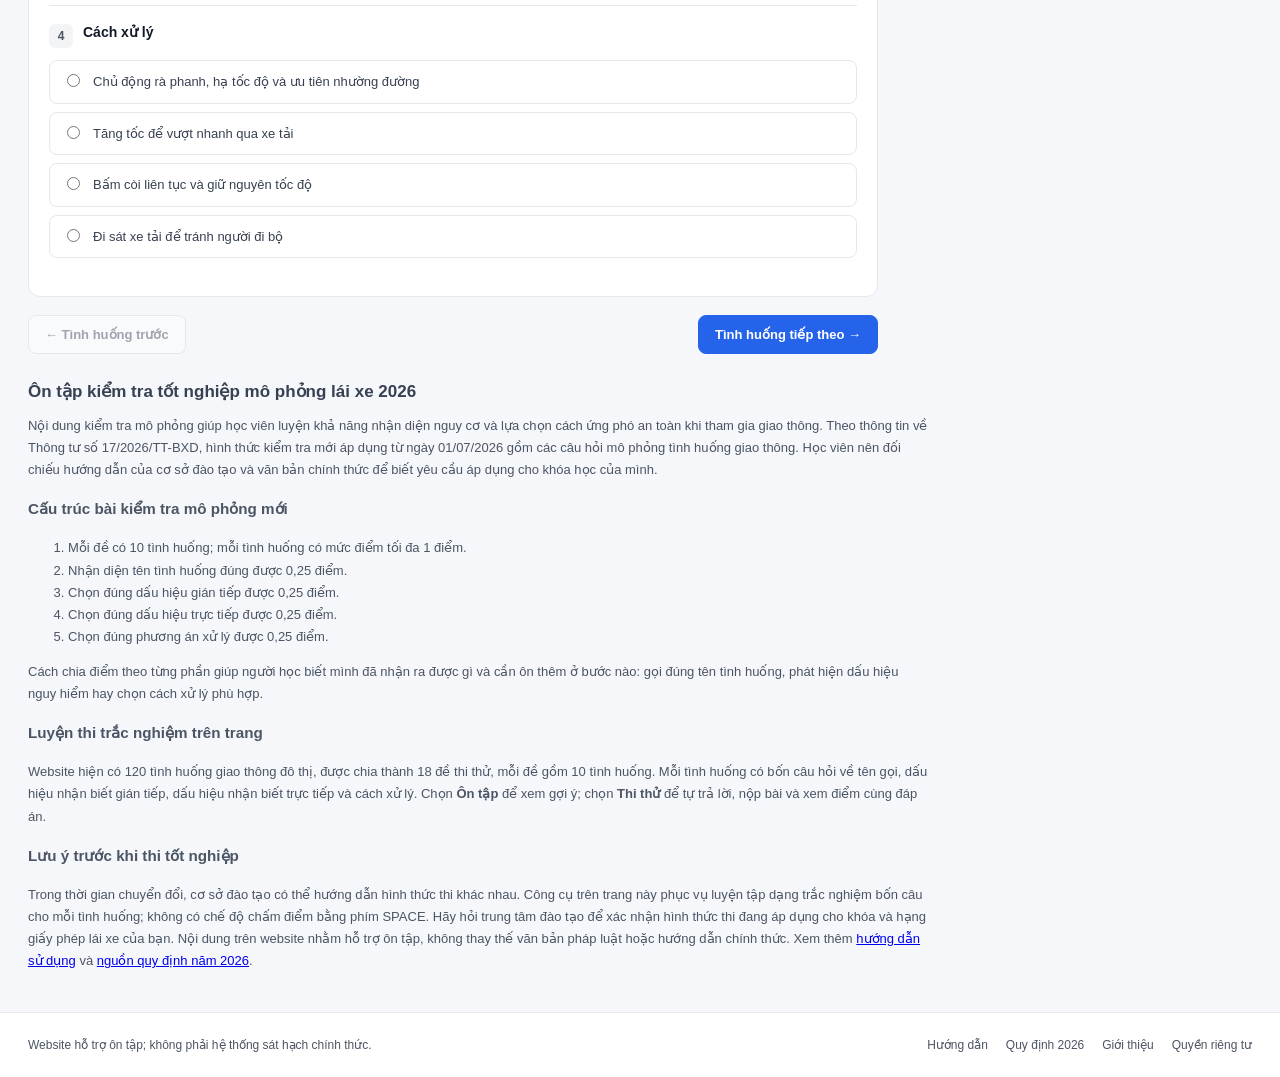
==== commit 49d22d30: "update data" ====
--- a/index.html
+++ b/index.html
@@ -74,6 +74,10 @@
                     </strong>
                 </div>
 
+                <div class="timer-info">
+                    <span>Thời gian</span>
+                    <strong id="examTimer">15:00</strong>
+                </div>
             </div>
 
         </header>
--- a/style.css
+++ b/style.css
@@ -172,6 +172,26 @@
   display: flex;
   flex-direction: column;
   gap: 2px;
+}
+.timer-info {
+    display: flex;
+    flex-direction: column;
+    align-items: flex-end;
+}
+
+.timer-info span {
+    font-size: 12px;
+    color: #64748b;
+}
+
+.timer-info strong {
+    font-size: 20px;
+    font-variant-numeric: tabular-nums;
+    color: #2563eb;
+}
+
+.timer-info strong.warning {
+    color: #dc2626;
 }
 
 .exam-info span,
